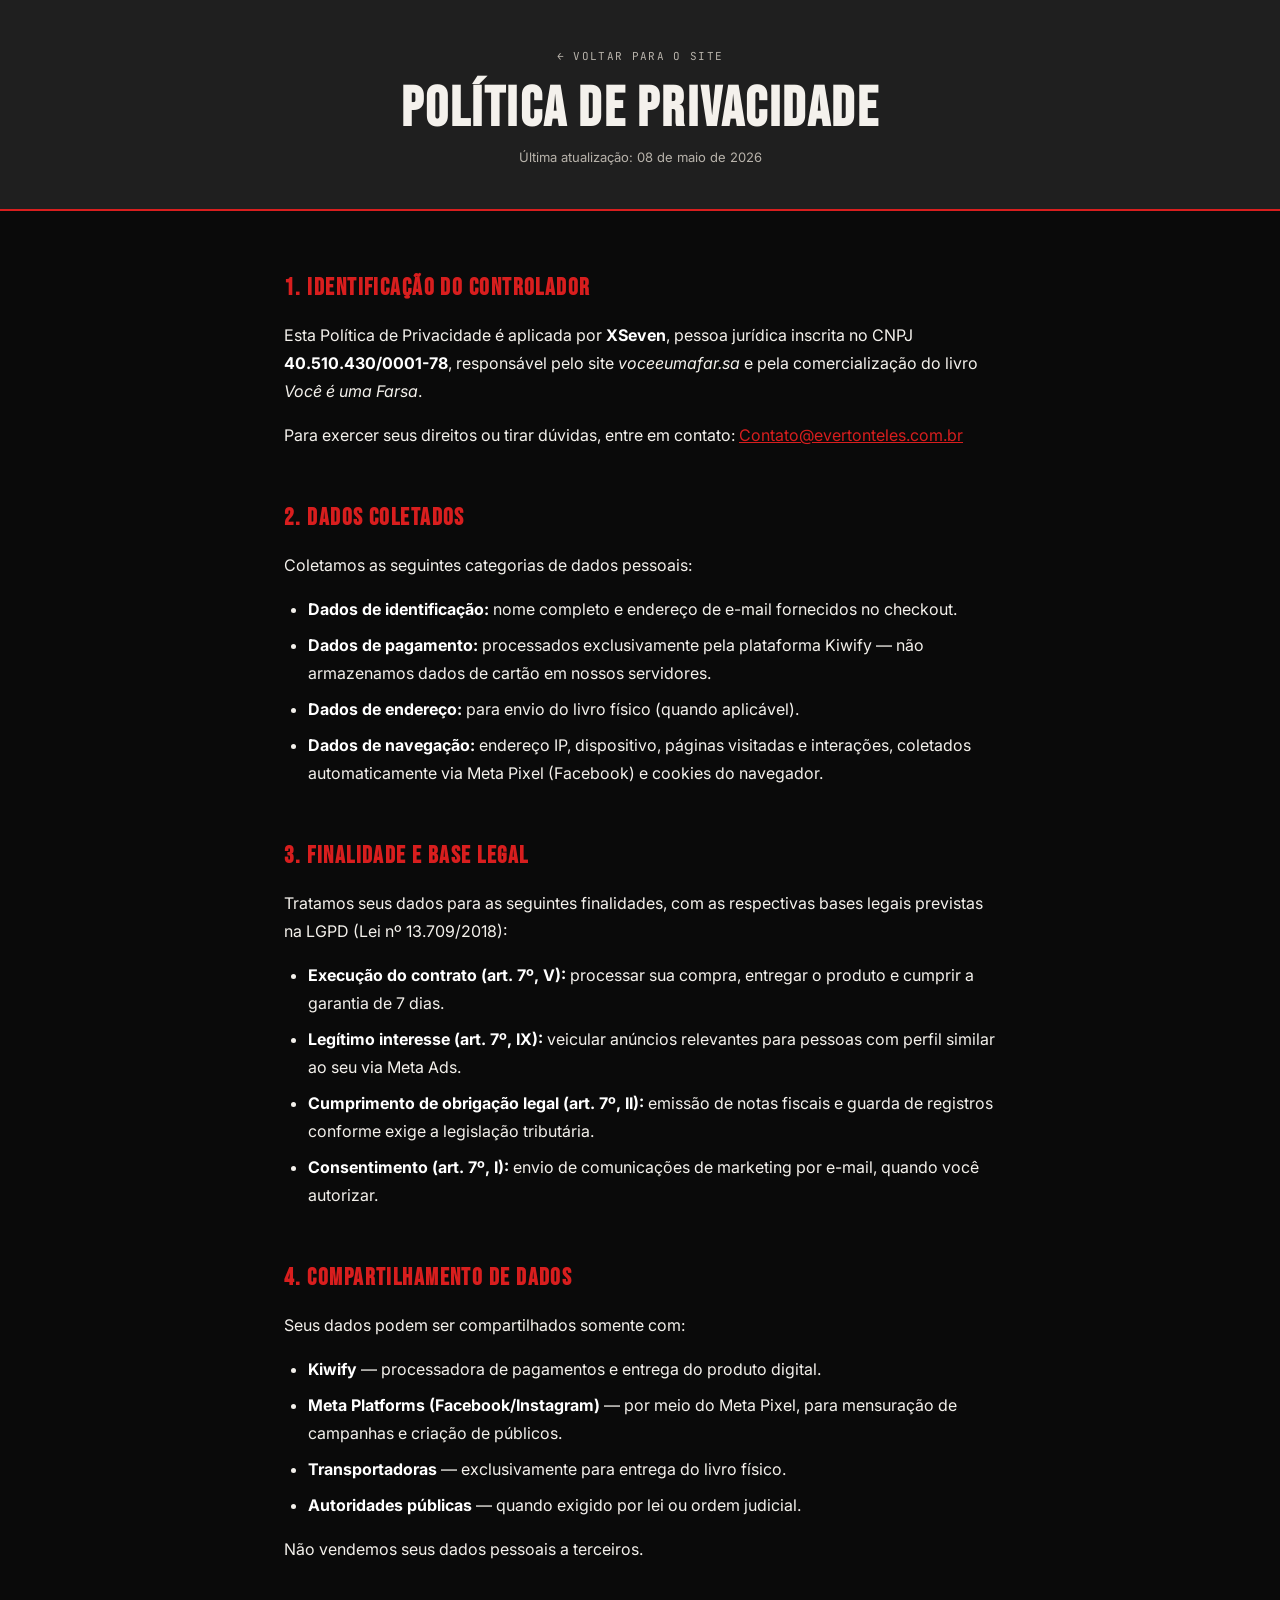
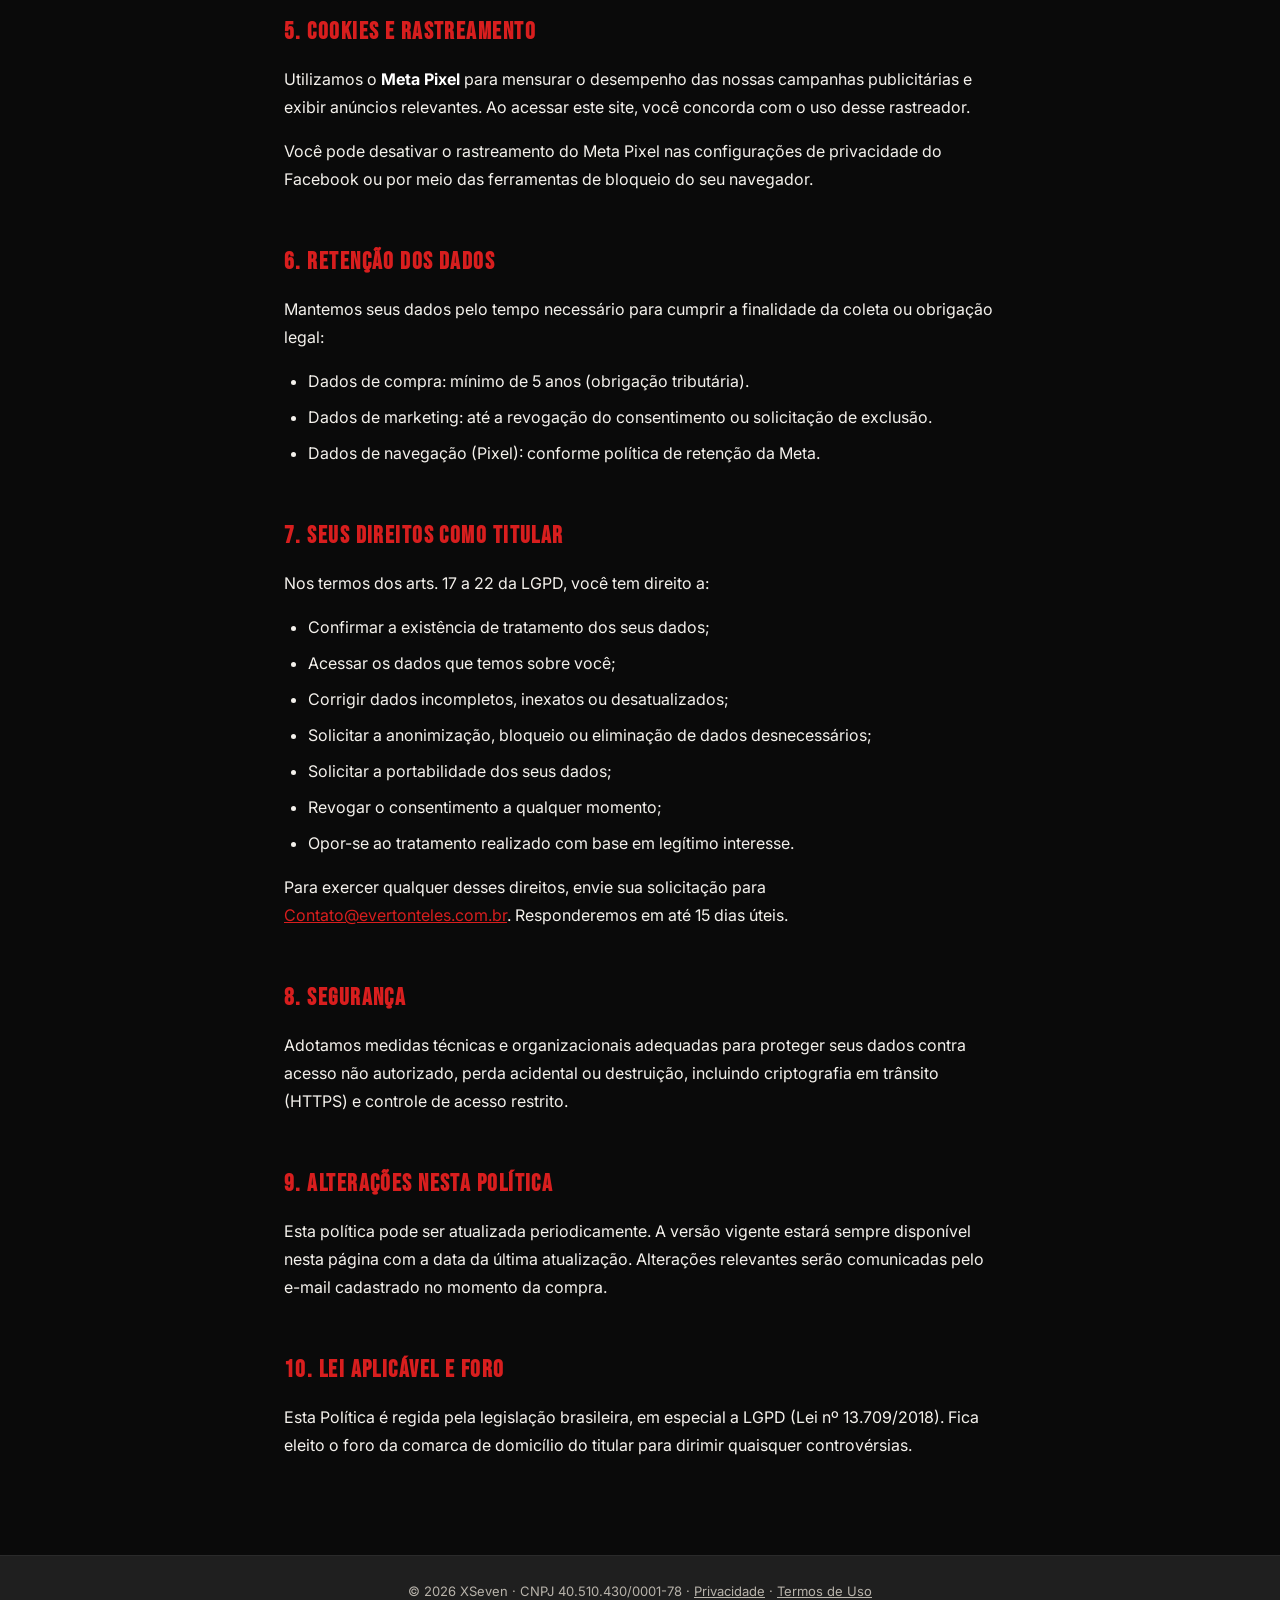
==== politica-de-privacidade.html @ a5ba5476 "feat: adiciona Política de Privacidade e Termos de Uso (LGPD) Co-Authored-By: Claude Sonnet 4.6 <nor" ====
<!DOCTYPE html>
<html lang="pt-BR">
<head>
  <meta charset="UTF-8" />
  <meta name="viewport" content="width=device-width, initial-scale=1.0" />
  <title>Política de Privacidade — Você é uma Farsa</title>
  <link rel="preconnect" href="https://fonts.googleapis.com" />
  <link rel="preconnect" href="https://fonts.gstatic.com" crossorigin />
  <link href="https://fonts.googleapis.com/css2?family=Bebas+Neue&family=Inter:wght@400;600&family=Playfair+Display:ital@0;1&display=swap" rel="stylesheet" />
  <link rel="stylesheet" href="tokens.css" />
  <style>
    *, *::before, *::after { box-sizing: border-box; margin: 0; padding: 0; }
    body {
      background: var(--farsa-black);
      color: var(--farsa-bone);
      font-family: var(--font-sans);
      font-size: 1rem;
      line-height: 1.75;
    }
    .page-header {
      background: var(--farsa-coal);
      border-bottom: 2px solid var(--farsa-red);
      padding: 40px 24px;
      text-align: center;
    }
    .page-header__back {
      display: inline-block;
      font-family: var(--font-mono);
      font-size: 11px;
      letter-spacing: .12em;
      text-transform: uppercase;
      color: var(--farsa-ash);
      text-decoration: none;
      margin-bottom: 16px;
    }
    .page-header__back:hover { color: var(--farsa-bone); }
    .page-header h1 {
      font-family: var(--font-display);
      font-size: clamp(2rem, 5vw, 3.5rem);
      text-transform: uppercase;
      letter-spacing: .04em;
      line-height: 1;
    }
    .page-header__meta {
      margin-top: 8px;
      font-size: 13px;
      color: var(--farsa-ash);
    }
    .prose {
      max-width: 760px;
      margin: 0 auto;
      padding: 56px 24px 80px;
    }
    .prose h2 {
      font-family: var(--font-display);
      font-size: 1.5rem;
      text-transform: uppercase;
      letter-spacing: .06em;
      color: var(--farsa-red);
      margin-top: 48px;
      margin-bottom: 12px;
    }
    .prose h2:first-child { margin-top: 0; }
    .prose p { margin-bottom: 16px; color: var(--farsa-bone); }
    .prose ul, .prose ol {
      margin: 0 0 16px 24px;
      color: var(--farsa-bone);
    }
    .prose li { margin-bottom: 8px; }
    .prose strong { color: #fff; }
    .prose a { color: var(--farsa-red); }
    .prose a:hover { text-decoration: none; }
    .prose hr {
      border: none;
      border-top: 1px solid var(--farsa-graphite);
      margin: 40px 0;
    }
    .page-footer {
      background: var(--farsa-coal);
      border-top: 1px solid var(--farsa-graphite);
      text-align: center;
      padding: 24px;
      font-size: 13px;
      color: var(--farsa-ash);
    }
    .page-footer a { color: var(--farsa-ash); }
    .page-footer a:hover { color: var(--farsa-bone); }
  </style>
</head>
<body>

<header class="page-header">
  <a href="index.html" class="page-header__back">← Voltar para o site</a>
  <h1>Política de Privacidade</h1>
  <p class="page-header__meta">Última atualização: 08 de maio de 2026</p>
</header>

<main class="prose">

  <h2>1. Identificação do Controlador</h2>
  <p>
    Esta Política de Privacidade é aplicada por <strong>XSeven</strong>, pessoa jurídica inscrita no CNPJ
    <strong>40.510.430/0001-78</strong>, responsável pelo site <em>voceeumafar.sa</em> e pela
    comercialização do livro <em>Você é uma Farsa</em>.
  </p>
  <p>
    Para exercer seus direitos ou tirar dúvidas, entre em contato:
    <a href="mailto:Contato@evertonteles.com.br">Contato@evertonteles.com.br</a>
  </p>

  <h2>2. Dados Coletados</h2>
  <p>Coletamos as seguintes categorias de dados pessoais:</p>
  <ul>
    <li><strong>Dados de identificação:</strong> nome completo e endereço de e-mail fornecidos no checkout.</li>
    <li><strong>Dados de pagamento:</strong> processados exclusivamente pela plataforma Kiwify — não armazenamos dados de cartão em nossos servidores.</li>
    <li><strong>Dados de endereço:</strong> para envio do livro físico (quando aplicável).</li>
    <li><strong>Dados de navegação:</strong> endereço IP, dispositivo, páginas visitadas e interações, coletados automaticamente via Meta Pixel (Facebook) e cookies do navegador.</li>
  </ul>

  <h2>3. Finalidade e Base Legal</h2>
  <p>Tratamos seus dados para as seguintes finalidades, com as respectivas bases legais previstas na LGPD (Lei nº 13.709/2018):</p>
  <ul>
    <li><strong>Execução do contrato (art. 7º, V):</strong> processar sua compra, entregar o produto e cumprir a garantia de 7 dias.</li>
    <li><strong>Legítimo interesse (art. 7º, IX):</strong> veicular anúncios relevantes para pessoas com perfil similar ao seu via Meta Ads.</li>
    <li><strong>Cumprimento de obrigação legal (art. 7º, II):</strong> emissão de notas fiscais e guarda de registros conforme exige a legislação tributária.</li>
    <li><strong>Consentimento (art. 7º, I):</strong> envio de comunicações de marketing por e-mail, quando você autorizar.</li>
  </ul>

  <h2>4. Compartilhamento de Dados</h2>
  <p>Seus dados podem ser compartilhados somente com:</p>
  <ul>
    <li><strong>Kiwify</strong> — processadora de pagamentos e entrega do produto digital.</li>
    <li><strong>Meta Platforms (Facebook/Instagram)</strong> — por meio do Meta Pixel, para mensuração de campanhas e criação de públicos.</li>
    <li><strong>Transportadoras</strong> — exclusivamente para entrega do livro físico.</li>
    <li><strong>Autoridades públicas</strong> — quando exigido por lei ou ordem judicial.</li>
  </ul>
  <p>Não vendemos seus dados pessoais a terceiros.</p>

  <h2>5. Cookies e Rastreamento</h2>
  <p>
    Utilizamos o <strong>Meta Pixel</strong> para mensurar o desempenho das nossas campanhas publicitárias
    e exibir anúncios relevantes. Ao acessar este site, você concorda com o uso desse rastreador.
  </p>
  <p>
    Você pode desativar o rastreamento do Meta Pixel nas configurações de privacidade do Facebook
    ou por meio das ferramentas de bloqueio do seu navegador.
  </p>

  <h2>6. Retenção dos Dados</h2>
  <p>
    Mantemos seus dados pelo tempo necessário para cumprir a finalidade da coleta ou obrigação legal:
  </p>
  <ul>
    <li>Dados de compra: mínimo de 5 anos (obrigação tributária).</li>
    <li>Dados de marketing: até a revogação do consentimento ou solicitação de exclusão.</li>
    <li>Dados de navegação (Pixel): conforme política de retenção da Meta.</li>
  </ul>

  <h2>7. Seus Direitos como Titular</h2>
  <p>Nos termos dos arts. 17 a 22 da LGPD, você tem direito a:</p>
  <ul>
    <li>Confirmar a existência de tratamento dos seus dados;</li>
    <li>Acessar os dados que temos sobre você;</li>
    <li>Corrigir dados incompletos, inexatos ou desatualizados;</li>
    <li>Solicitar a anonimização, bloqueio ou eliminação de dados desnecessários;</li>
    <li>Solicitar a portabilidade dos seus dados;</li>
    <li>Revogar o consentimento a qualquer momento;</li>
    <li>Opor-se ao tratamento realizado com base em legítimo interesse.</li>
  </ul>
  <p>
    Para exercer qualquer desses direitos, envie sua solicitação para
    <a href="mailto:Contato@evertonteles.com.br">Contato@evertonteles.com.br</a>.
    Responderemos em até 15 dias úteis.
  </p>

  <h2>8. Segurança</h2>
  <p>
    Adotamos medidas técnicas e organizacionais adequadas para proteger seus dados contra
    acesso não autorizado, perda acidental ou destruição, incluindo criptografia em trânsito (HTTPS)
    e controle de acesso restrito.
  </p>

  <h2>9. Alterações nesta Política</h2>
  <p>
    Esta política pode ser atualizada periodicamente. A versão vigente estará sempre disponível nesta
    página com a data da última atualização. Alterações relevantes serão comunicadas pelo e-mail
    cadastrado no momento da compra.
  </p>

  <h2>10. Lei Aplicável e Foro</h2>
  <p>
    Esta Política é regida pela legislação brasileira, em especial a LGPD (Lei nº 13.709/2018).
    Fica eleito o foro da comarca de domicílio do titular para dirimir quaisquer controvérsias.
  </p>

</main>

<footer class="page-footer">
  <p>
    &copy; 2026 XSeven · CNPJ 40.510.430/0001-78 ·
    <a href="politica-de-privacidade.html">Privacidade</a> ·
    <a href="termos-de-uso.html">Termos de Uso</a>
  </p>
</footer>

</body>
</html>
---- tokens.css ----
/* ============================================================
   VOCÊ É UMA FARSA — Design System Tokens
   Everton Teles
   ============================================================ */

@import url('https://fonts.googleapis.com/css2?family=Oswald:wght@400;500;600;700&family=Bebas+Neue&family=Playfair+Display:ital,wght@0,400;0,500;0,600;0,700;0,800;0,900;1,400;1,700&family=Inter:wght@300;400;500;600;700&family=JetBrains+Mono:wght@400;500&display=swap');

:root {
  /* ---------- Brand colors ---------- */
  --farsa-black: #0A0A0A;          /* fundo principal */
  --farsa-ink:   #141414;          /* preto suave para superfícies */
  --farsa-coal:  #1F1F1F;          /* superfície elevada */
  --farsa-graphite: #2A2A2A;       /* borda escura */

  --farsa-red:        #D81E1E;     /* vermelho da capa */
  --farsa-red-deep:   #A50F0F;     /* vermelho sangue / hover */
  --farsa-red-ember:  #F23E3E;     /* brasa, brilho */
  --farsa-red-tint:   #2A0808;     /* fundo tintado */

  --farsa-bone:  #F4F1EC;          /* off-white quente, papel */
  --farsa-paper: #EFE9DF;          /* papel envelhecido */
  --farsa-white: #FFFFFF;
  --farsa-ash:   #B8B3AB;          /* cinza quente */
  --farsa-fog:   #6E6A64;          /* cinza médio */

  /* Estados (consistentes com a paleta) */
  --farsa-success: #6A8E3F;
  --farsa-warning: #C9892A;
  --farsa-danger:  var(--farsa-red);

  /* ---------- Tipografia ---------- */
  --font-display: 'Bebas Neue', 'Oswald', Impact, sans-serif;     /* títulos brutais, condensados */
  --font-display-alt: 'Oswald', Impact, sans-serif;
  --font-serif: 'Playfair Display', Georgia, serif;               /* corpo editorial */
  --font-sans: 'Inter', -apple-system, BlinkMacSystemFont, sans-serif;
  --font-mono: 'JetBrains Mono', monospace;

  /* Escala tipográfica (modular ratio 1.333 — Perfect Fourth) */
  --fs-12: 0.75rem;
  --fs-14: 0.875rem;
  --fs-16: 1rem;
  --fs-18: 1.125rem;
  --fs-20: 1.25rem;
  --fs-24: 1.5rem;
  --fs-32: 2rem;
  --fs-40: 2.5rem;
  --fs-56: 3.5rem;
  --fs-72: 4.5rem;
  --fs-96: 6rem;
  --fs-128: 8rem;

  /* ---------- Espaçamento (base 4px) ---------- */
  --sp-1: 4px;
  --sp-2: 8px;
  --sp-3: 12px;
  --sp-4: 16px;
  --sp-5: 24px;
  --sp-6: 32px;
  --sp-7: 48px;
  --sp-8: 64px;
  --sp-9: 96px;
  --sp-10: 128px;

  /* ---------- Raios (sistema brutalista — pouquíssimo arredondado) ---------- */
  --r-0: 0px;
  --r-1: 2px;
  --r-2: 4px;
  --r-pill: 999px;

  /* ---------- Sombras ---------- */
  --shadow-sm: 0 1px 2px rgba(0,0,0,0.4);
  --shadow-md: 0 8px 24px rgba(0,0,0,0.5);
  --shadow-lg: 0 24px 60px rgba(0,0,0,0.6);
  --shadow-red: 0 12px 40px rgba(216, 30, 30, 0.35);
  --shadow-stamp: 6px 6px 0 var(--farsa-red); /* selo brutalista */

  /* ---------- Linhas / bordas ---------- */
  --bd-thin: 1px solid var(--farsa-graphite);
  --bd-bold: 2px solid var(--farsa-white);
  --bd-stamp: 3px solid var(--farsa-red);
}

/* ============================================================
   BASE
   ============================================================ */
* { box-sizing: border-box; }
html, body {
  margin: 0;
  padding: 0;
  background: var(--farsa-black);
  color: var(--farsa-bone);
  font-family: var(--font-sans);
  font-size: 16px;
  line-height: 1.5;
  -webkit-font-smoothing: antialiased;
  text-rendering: optimizeLegibility;
}

/* ============================================================
   TYPE STYLES
   ============================================================ */
.t-mega {
  font-family: var(--font-display);
  font-size: clamp(4.5rem, 12vw, 9rem);
  line-height: 0.85;
  letter-spacing: -0.01em;
  text-transform: uppercase;
  font-weight: 400;
}
.t-display {
  font-family: var(--font-display);
  font-size: clamp(3rem, 7vw, 5.5rem);
  line-height: 0.9;
  letter-spacing: 0;
  text-transform: uppercase;
}
.t-h1 {
  font-family: var(--font-display);
  font-size: var(--fs-72);
  line-height: 0.95;
  text-transform: uppercase;
}
.t-h2 {
  font-family: var(--font-display);
  font-size: var(--fs-56);
  line-height: 0.95;
  text-transform: uppercase;
}
.t-h3 {
  font-family: var(--font-display);
  font-size: var(--fs-40);
  line-height: 1;
  text-transform: uppercase;
}
.t-eyebrow {
  font-family: var(--font-sans);
  font-size: var(--fs-12);
  font-weight: 600;
  letter-spacing: 0.24em;
  text-transform: uppercase;
}
.t-quote {
  font-family: var(--font-serif);
  font-style: italic;
  font-size: var(--fs-32);
  line-height: 1.25;
  font-weight: 500;
}
.t-lead {
  font-family: var(--font-serif);
  font-size: var(--fs-24);
  line-height: 1.5;
  font-weight: 400;
}
.t-body {
  font-family: var(--font-serif);
  font-size: var(--fs-18);
  line-height: 1.7;
}
.t-body-sans {
  font-family: var(--font-sans);
  font-size: var(--fs-16);
  line-height: 1.6;
}
.t-caption {
  font-family: var(--font-sans);
  font-size: var(--fs-14);
  color: var(--farsa-ash);
}
.t-code {
  font-family: var(--font-mono);
  font-size: var(--fs-14);
  color: var(--farsa-ash);
}

/* Tipografia com TEXTURA grunge para títulos hero (efeito da capa) */
.t-grunge {
  position: relative;
  display: inline-block;
  background-image:
    radial-gradient(circle at 20% 30%, rgba(0,0,0,0.45) 0 1px, transparent 2px),
    radial-gradient(circle at 70% 60%, rgba(0,0,0,0.35) 0 1px, transparent 2px),
    radial-gradient(circle at 40% 80%, rgba(0,0,0,0.4) 0 1px, transparent 2px),
    radial-gradient(circle at 85% 15%, rgba(0,0,0,0.3) 0 1px, transparent 2px);
  background-size: 7px 7px, 11px 11px, 13px 13px, 9px 9px;
  -webkit-background-clip: text;
  background-clip: text;
  -webkit-text-fill-color: transparent;
  color: transparent;
}
/* Para grunge precisa do texto base por trás */
.grunge-wrap {
  position: relative;
  display: inline-block;
}
.grunge-wrap::after {
  content: attr(data-text);
  position: absolute;
  inset: 0;
  background-image:
    radial-gradient(circle at 20% 30%, rgba(10,10,10,0.7) 0 1.2px, transparent 2px),
    radial-gradient(circle at 70% 60%, rgba(10,10,10,0.6) 0 1.2px, transparent 2px),
    radial-gradient(circle at 40% 80%, rgba(10,10,10,0.55) 0 1.2px, transparent 2px),
    radial-gradient(circle at 85% 15%, rgba(10,10,10,0.5) 0 1.2px, transparent 2px),
    radial-gradient(circle at 10% 70%, rgba(10,10,10,0.5) 0 1px, transparent 2px);
  background-size: 5px 5px, 9px 9px, 11px 11px, 7px 7px, 13px 13px;
  -webkit-background-clip: text;
  background-clip: text;
  -webkit-text-fill-color: transparent;
  pointer-events: none;
}

/* Helpers de cor */
.c-red    { color: var(--farsa-red); }
.c-bone   { color: var(--farsa-bone); }
.c-white  { color: var(--farsa-white); }
.c-ash    { color: var(--farsa-ash); }
.bg-black { background: var(--farsa-black); }
.bg-ink   { background: var(--farsa-ink); }
.bg-red   { background: var(--farsa-red); }
.bg-bone  { background: var(--farsa-bone); color: var(--farsa-black); }

/* Estrutura comum das páginas do design system */
.ds-page {
  min-height: 100vh;
  padding: var(--sp-9) var(--sp-8);
  max-width: 1440px;
  margin: 0 auto;
}
.ds-header {
  display: flex;
  align-items: baseline;
  justify-content: space-between;
  border-bottom: var(--bd-thin);
  padding-bottom: var(--sp-5);
  margin-bottom: var(--sp-8);
}
.ds-section {
  margin-bottom: var(--sp-9);
}
.ds-section-title {
  display: flex;
  align-items: baseline;
  gap: var(--sp-4);
  margin-bottom: var(--sp-6);
  border-left: 4px solid var(--farsa-red);
  padding-left: var(--sp-4);
}
.ds-grid {
  display: grid;
  gap: var(--sp-5);
}

/* Ruído de fundo sutil para superfícies escuras (papel queimado / textura cinemática) */
.noise::before {
  content: "";
  position: absolute;
  inset: 0;
  pointer-events: none;
  opacity: 0.06;
  mix-blend-mode: overlay;
  background-image: url("data:image/svg+xml;utf8,<svg xmlns='http://www.w3.org/2000/svg' width='160' height='160'><filter id='n'><feTurbulence type='fractalNoise' baseFrequency='0.9' numOctaves='2' stitchTiles='stitch'/></filter><rect width='100%' height='100%' filter='url(%23n)' opacity='0.7'/></svg>");
}
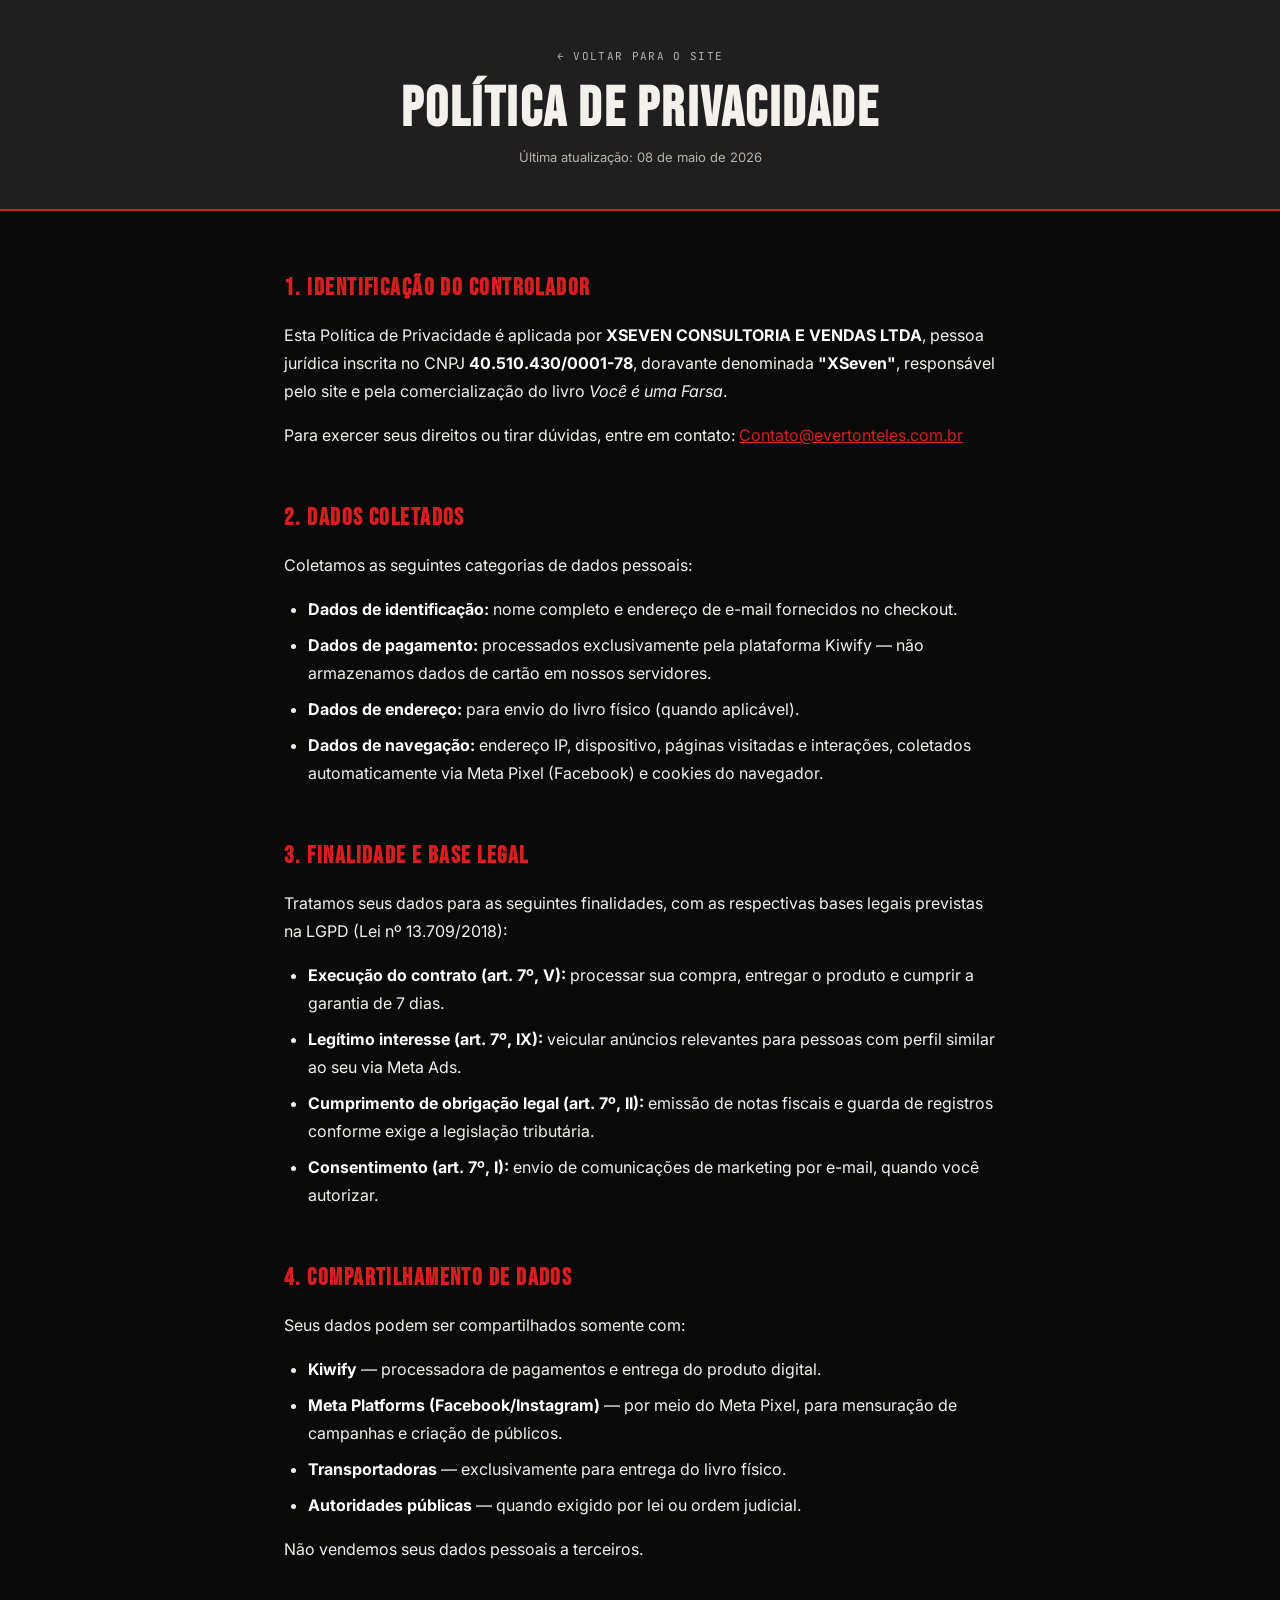
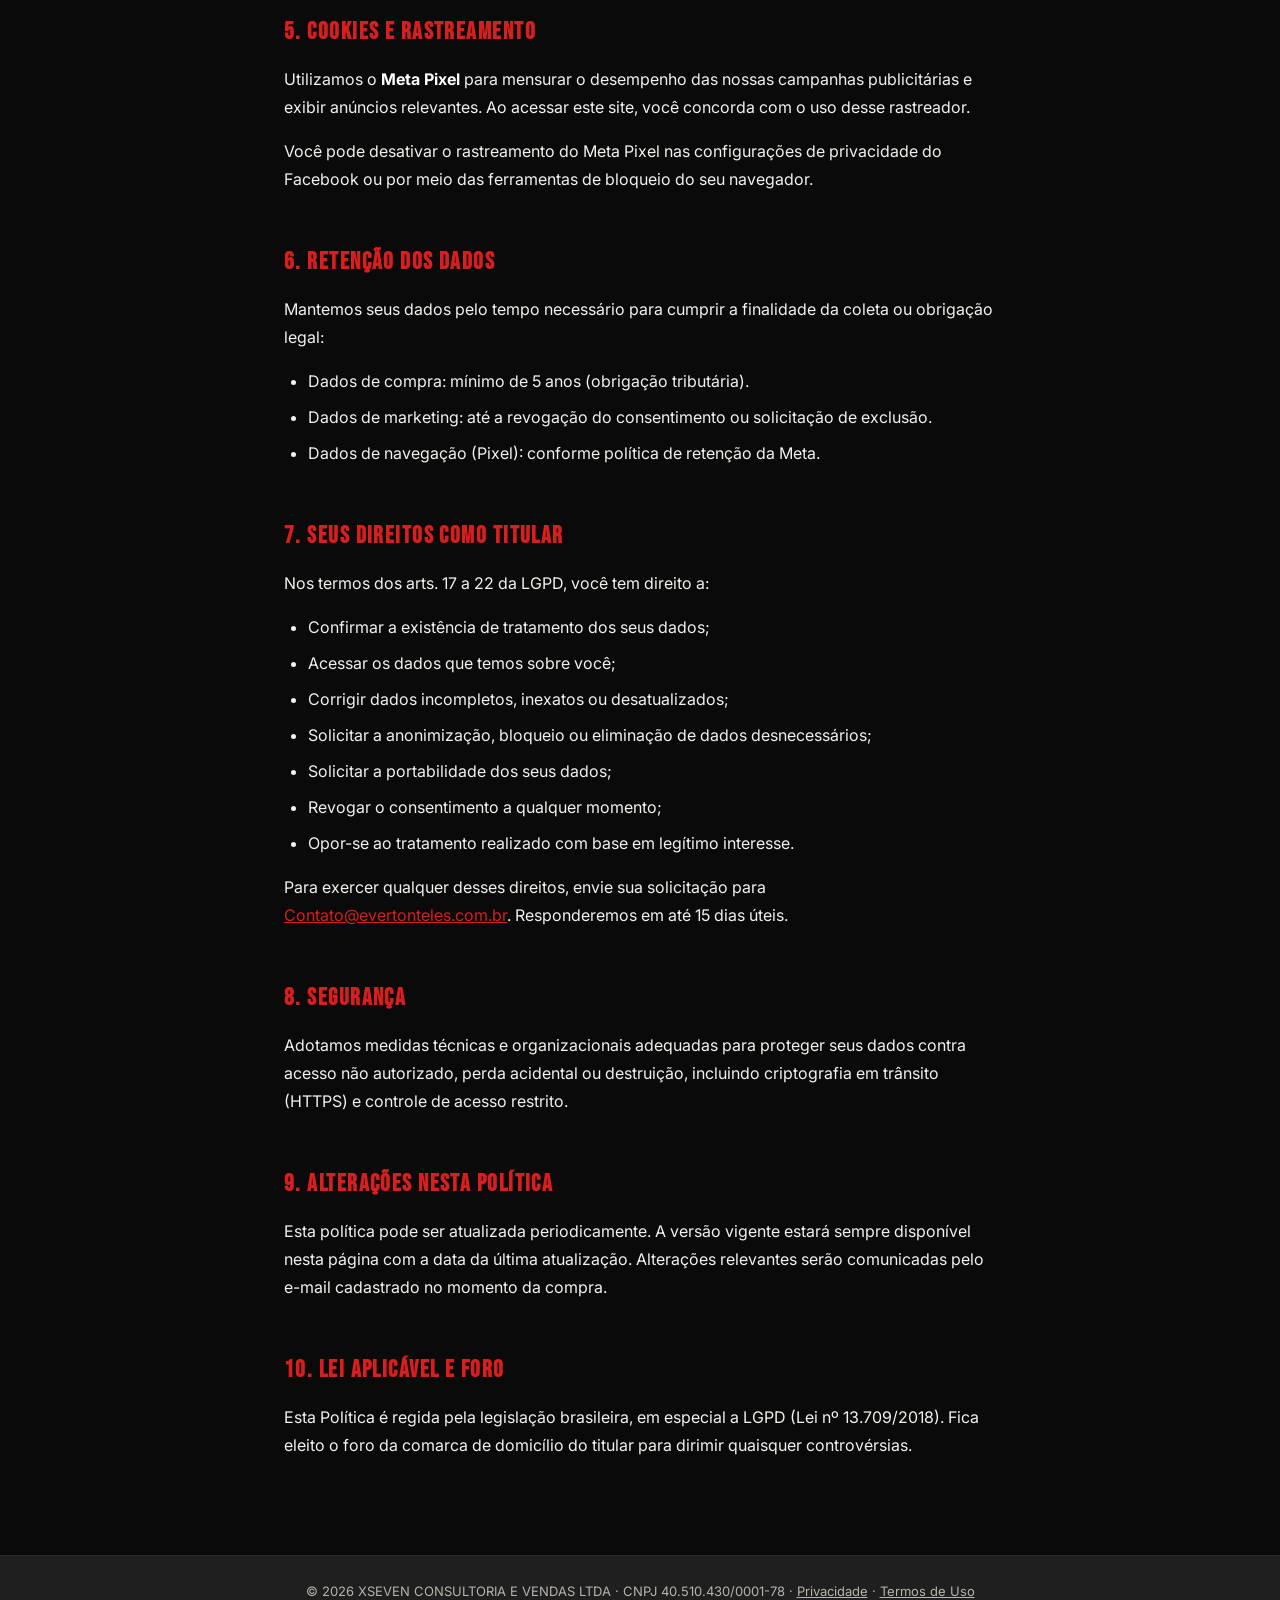
==== commit 11beba61: "fix: usa razão social completa XSEVEN CONSULTORIA E VENDAS LTDA nos documentos legais Co-Authored-By" ====
--- a/politica-de-privacidade.html
+++ b/politica-de-privacidade.html
@@ -99,9 +99,9 @@
 
   <h2>1. Identificação do Controlador</h2>
   <p>
-    Esta Política de Privacidade é aplicada por <strong>XSeven</strong>, pessoa jurídica inscrita no CNPJ
-    <strong>40.510.430/0001-78</strong>, responsável pelo site <em>voceeumafar.sa</em> e pela
-    comercialização do livro <em>Você é uma Farsa</em>.
+    Esta Política de Privacidade é aplicada por <strong>XSEVEN CONSULTORIA E VENDAS LTDA</strong>,
+    pessoa jurídica inscrita no CNPJ <strong>40.510.430/0001-78</strong>, doravante denominada
+    <strong>"XSeven"</strong>, responsável pelo site e pela comercialização do livro <em>Você é uma Farsa</em>.
   </p>
   <p>
     Para exercer seus direitos ou tirar dúvidas, entre em contato:
@@ -197,7 +197,7 @@
 
 <footer class="page-footer">
   <p>
-    &copy; 2026 XSeven · CNPJ 40.510.430/0001-78 ·
+    &copy; 2026 XSEVEN CONSULTORIA E VENDAS LTDA · CNPJ 40.510.430/0001-78 ·
     <a href="politica-de-privacidade.html">Privacidade</a> ·
     <a href="termos-de-uso.html">Termos de Uso</a>
   </p>
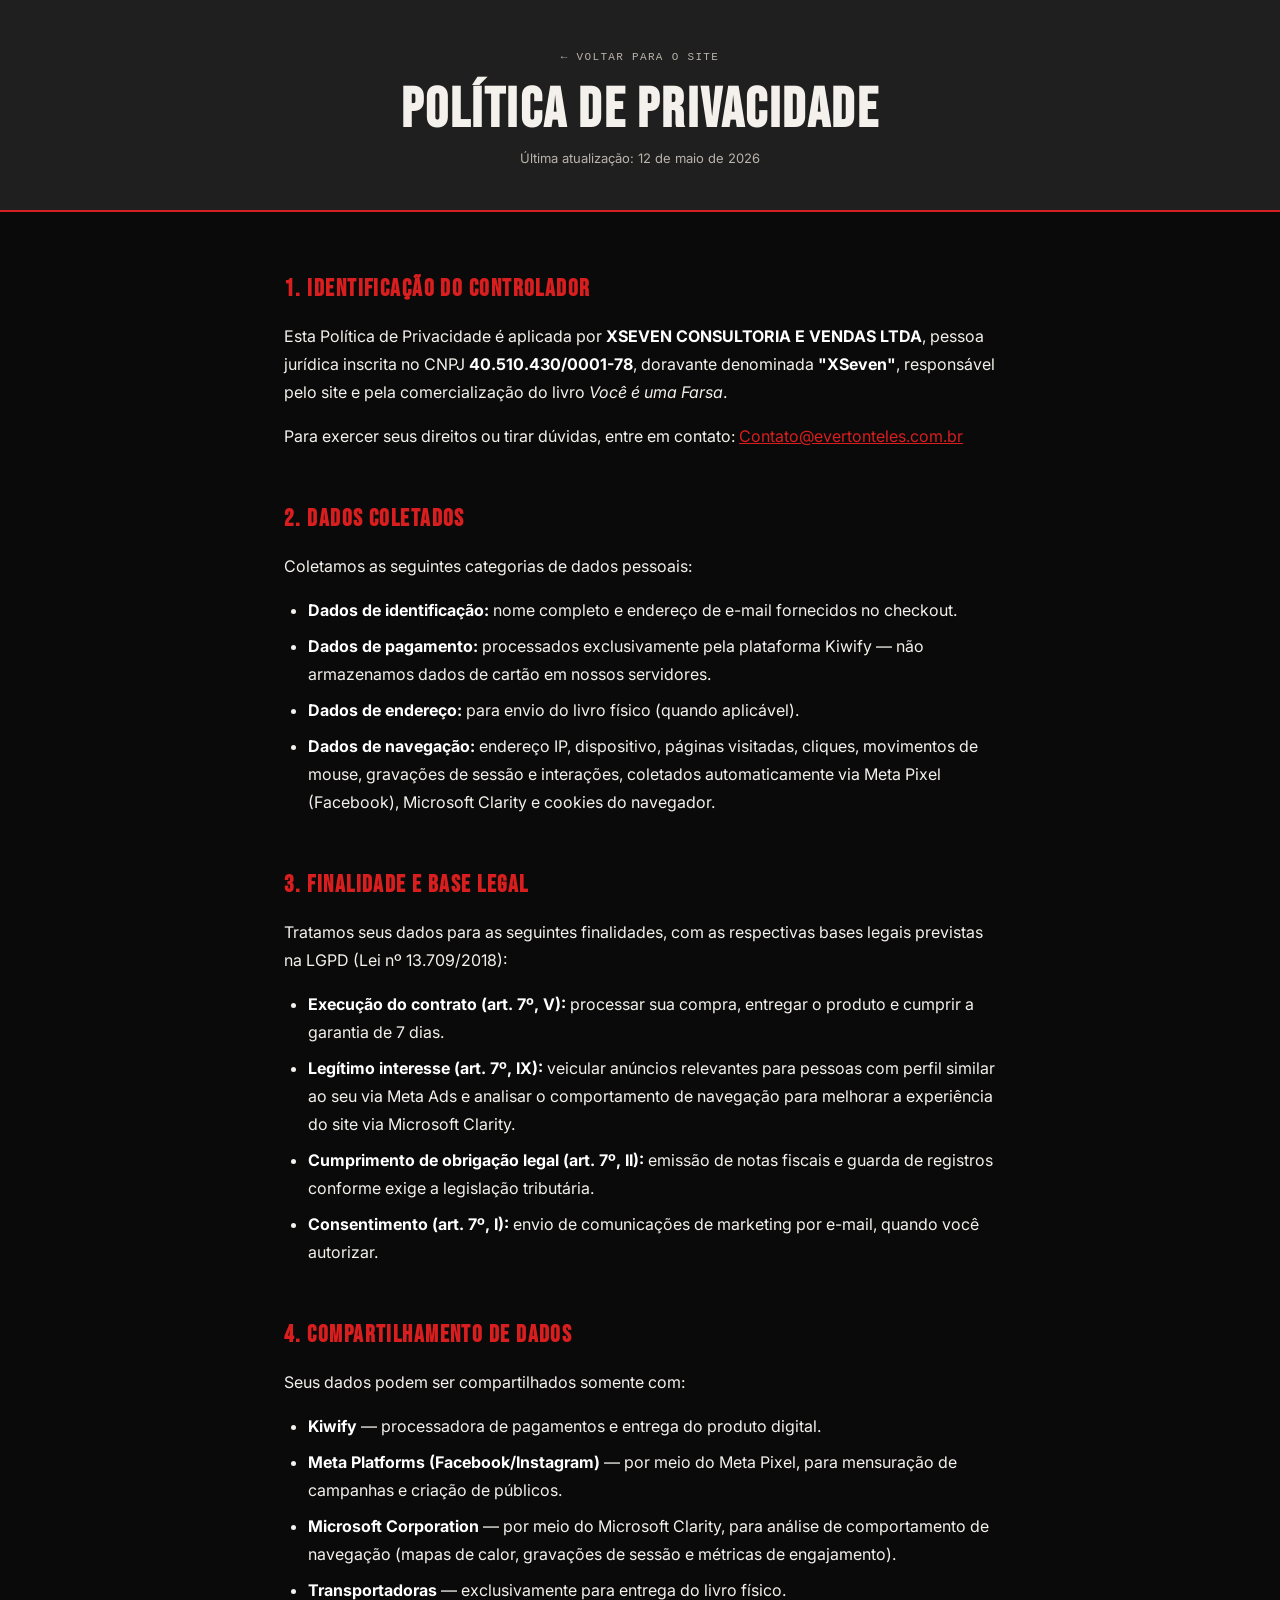
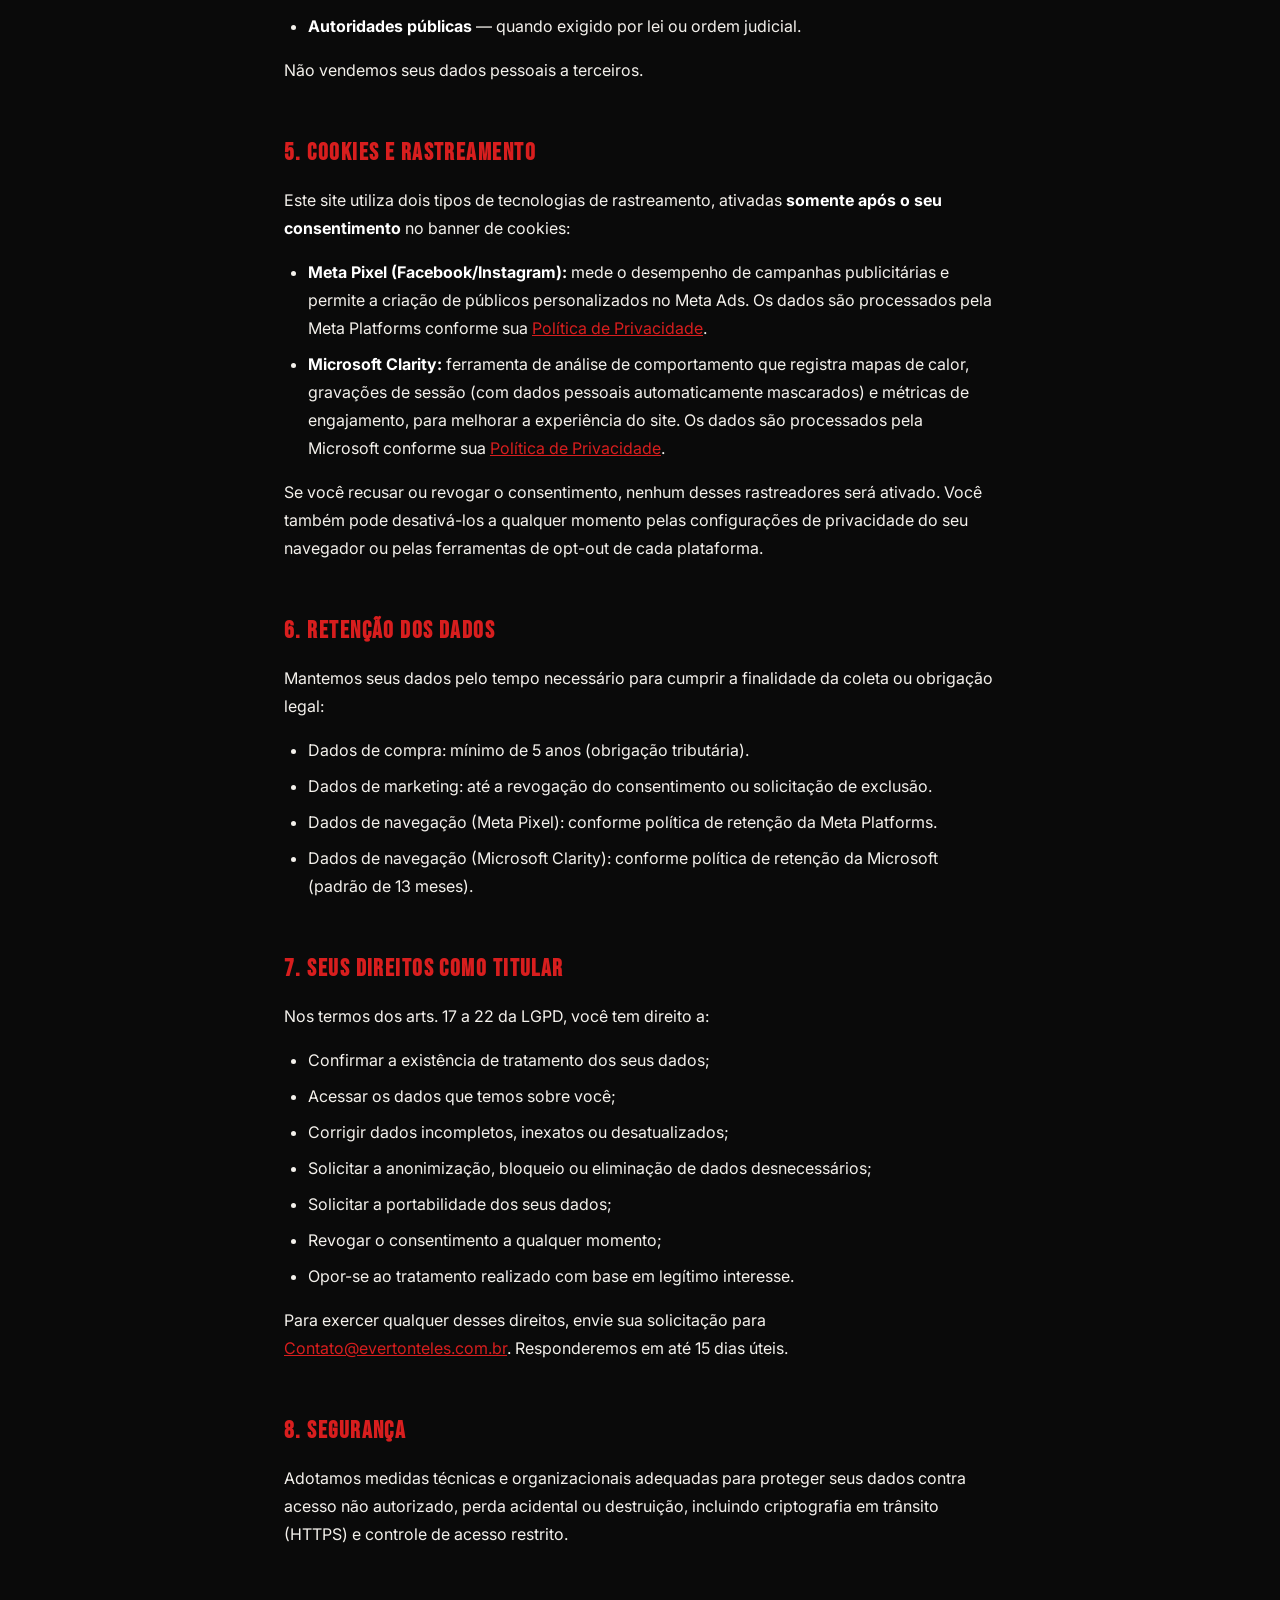
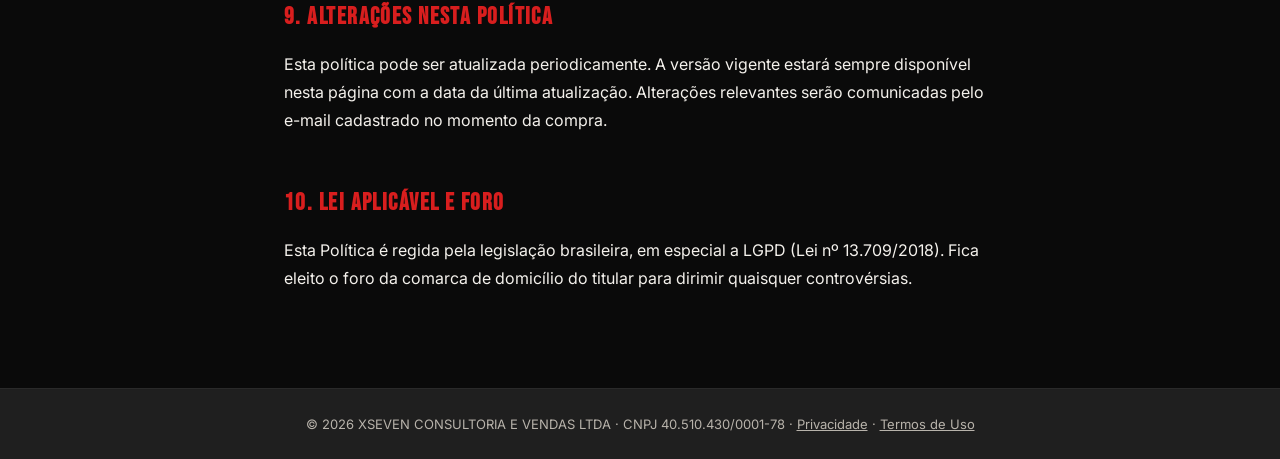
==== commit 51d5eabb: "Add Microsoft Clarity with cookie consent gate and update legal docs - initClarity() added to lp.js;" ====
--- a/politica-de-privacidade.html
+++ b/politica-de-privacidade.html
@@ -92,7 +92,7 @@
 <header class="page-header">
   <a href="index.html" class="page-header__back">← Voltar para o site</a>
   <h1>Política de Privacidade</h1>
-  <p class="page-header__meta">Última atualização: 08 de maio de 2026</p>
+  <p class="page-header__meta">Última atualização: 12 de maio de 2026</p>
 </header>
 
 <main class="prose">
@@ -114,14 +114,14 @@
     <li><strong>Dados de identificação:</strong> nome completo e endereço de e-mail fornecidos no checkout.</li>
     <li><strong>Dados de pagamento:</strong> processados exclusivamente pela plataforma Kiwify — não armazenamos dados de cartão em nossos servidores.</li>
     <li><strong>Dados de endereço:</strong> para envio do livro físico (quando aplicável).</li>
-    <li><strong>Dados de navegação:</strong> endereço IP, dispositivo, páginas visitadas e interações, coletados automaticamente via Meta Pixel (Facebook) e cookies do navegador.</li>
+    <li><strong>Dados de navegação:</strong> endereço IP, dispositivo, páginas visitadas, cliques, movimentos de mouse, gravações de sessão e interações, coletados automaticamente via Meta Pixel (Facebook), Microsoft Clarity e cookies do navegador.</li>
   </ul>
 
   <h2>3. Finalidade e Base Legal</h2>
   <p>Tratamos seus dados para as seguintes finalidades, com as respectivas bases legais previstas na LGPD (Lei nº 13.709/2018):</p>
   <ul>
     <li><strong>Execução do contrato (art. 7º, V):</strong> processar sua compra, entregar o produto e cumprir a garantia de 7 dias.</li>
-    <li><strong>Legítimo interesse (art. 7º, IX):</strong> veicular anúncios relevantes para pessoas com perfil similar ao seu via Meta Ads.</li>
+    <li><strong>Legítimo interesse (art. 7º, IX):</strong> veicular anúncios relevantes para pessoas com perfil similar ao seu via Meta Ads e analisar o comportamento de navegação para melhorar a experiência do site via Microsoft Clarity.</li>
     <li><strong>Cumprimento de obrigação legal (art. 7º, II):</strong> emissão de notas fiscais e guarda de registros conforme exige a legislação tributária.</li>
     <li><strong>Consentimento (art. 7º, I):</strong> envio de comunicações de marketing por e-mail, quando você autorizar.</li>
   </ul>
@@ -131,6 +131,7 @@
   <ul>
     <li><strong>Kiwify</strong> — processadora de pagamentos e entrega do produto digital.</li>
     <li><strong>Meta Platforms (Facebook/Instagram)</strong> — por meio do Meta Pixel, para mensuração de campanhas e criação de públicos.</li>
+    <li><strong>Microsoft Corporation</strong> — por meio do Microsoft Clarity, para análise de comportamento de navegação (mapas de calor, gravações de sessão e métricas de engajamento).</li>
     <li><strong>Transportadoras</strong> — exclusivamente para entrega do livro físico.</li>
     <li><strong>Autoridades públicas</strong> — quando exigido por lei ou ordem judicial.</li>
   </ul>
@@ -138,12 +139,18 @@
 
   <h2>5. Cookies e Rastreamento</h2>
   <p>
-    Utilizamos o <strong>Meta Pixel</strong> para mensurar o desempenho das nossas campanhas publicitárias
-    e exibir anúncios relevantes. Ao acessar este site, você concorda com o uso desse rastreador.
-  </p>
-  <p>
-    Você pode desativar o rastreamento do Meta Pixel nas configurações de privacidade do Facebook
-    ou por meio das ferramentas de bloqueio do seu navegador.
+    Este site utiliza dois tipos de tecnologias de rastreamento, ativadas <strong>somente após o seu consentimento</strong> no banner de cookies:
+  </p>
+  <ul>
+    <li>
+      <strong>Meta Pixel (Facebook/Instagram):</strong> mede o desempenho de campanhas publicitárias e permite a criação de públicos personalizados no Meta Ads. Os dados são processados pela Meta Platforms conforme sua <a href="https://www.facebook.com/privacy/policy/" target="_blank" rel="noopener">Política de Privacidade</a>.
+    </li>
+    <li>
+      <strong>Microsoft Clarity:</strong> ferramenta de análise de comportamento que registra mapas de calor, gravações de sessão (com dados pessoais automaticamente mascarados) e métricas de engajamento, para melhorar a experiência do site. Os dados são processados pela Microsoft conforme sua <a href="https://privacy.microsoft.com/pt-br/privacystatement" target="_blank" rel="noopener">Política de Privacidade</a>.
+    </li>
+  </ul>
+  <p>
+    Se você recusar ou revogar o consentimento, nenhum desses rastreadores será ativado. Você também pode desativá-los a qualquer momento pelas configurações de privacidade do seu navegador ou pelas ferramentas de opt-out de cada plataforma.
   </p>
 
   <h2>6. Retenção dos Dados</h2>
@@ -153,7 +160,8 @@
   <ul>
     <li>Dados de compra: mínimo de 5 anos (obrigação tributária).</li>
     <li>Dados de marketing: até a revogação do consentimento ou solicitação de exclusão.</li>
-    <li>Dados de navegação (Pixel): conforme política de retenção da Meta.</li>
+    <li>Dados de navegação (Meta Pixel): conforme política de retenção da Meta Platforms.</li>
+    <li>Dados de navegação (Microsoft Clarity): conforme política de retenção da Microsoft (padrão de 13 meses).</li>
   </ul>
 
   <h2>7. Seus Direitos como Titular</h2>
--- a/tokens.css
+++ b/tokens.css
@@ -3,7 +3,7 @@
    Everton Teles
    ============================================================ */
 
-@import url('https://fonts.googleapis.com/css2?family=Oswald:wght@400;500;600;700&family=Bebas+Neue&family=Playfair+Display:ital,wght@0,400;0,500;0,600;0,700;0,800;0,900;1,400;1,700&family=Inter:wght@300;400;500;600;700&family=JetBrains+Mono:wght@400;500&display=swap');
+/* Google Fonts carregado via <link> no <head> do HTML principal */
 
 :root {
   /* ---------- Brand colors ---------- */
